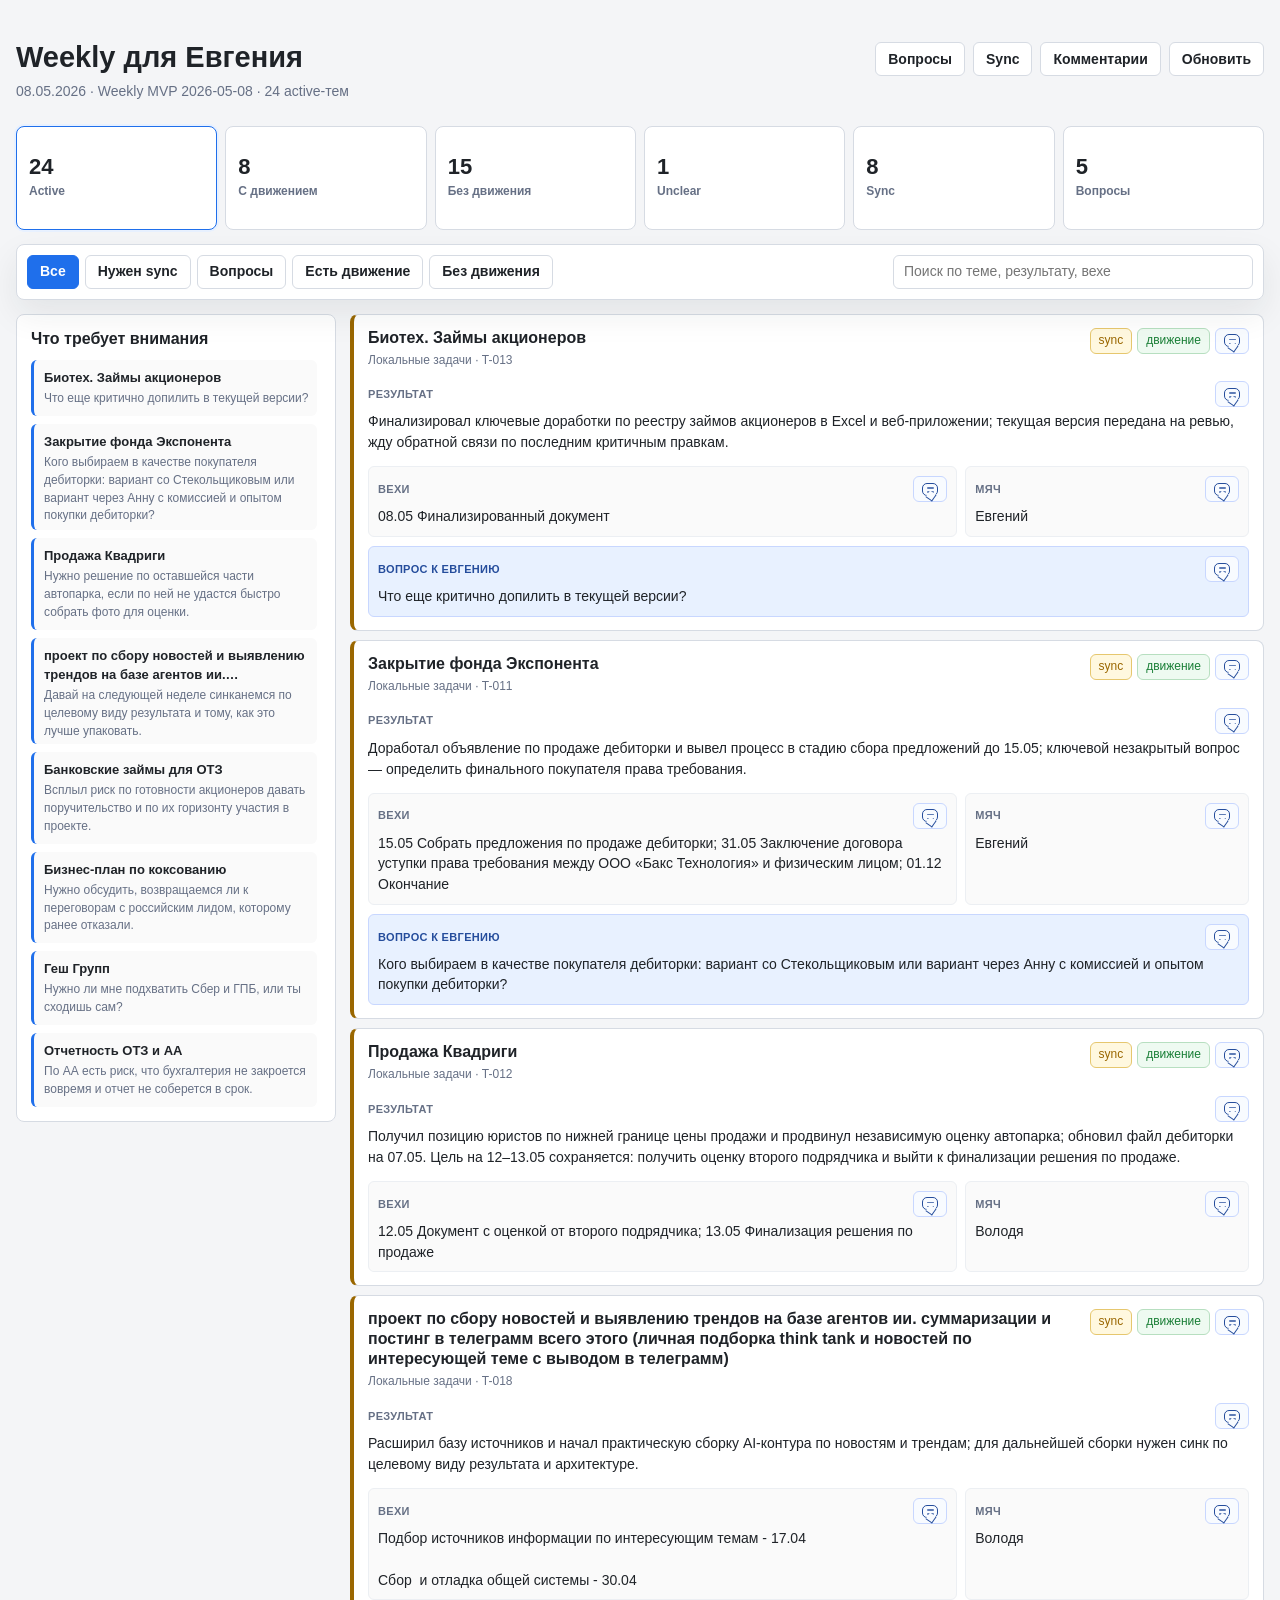
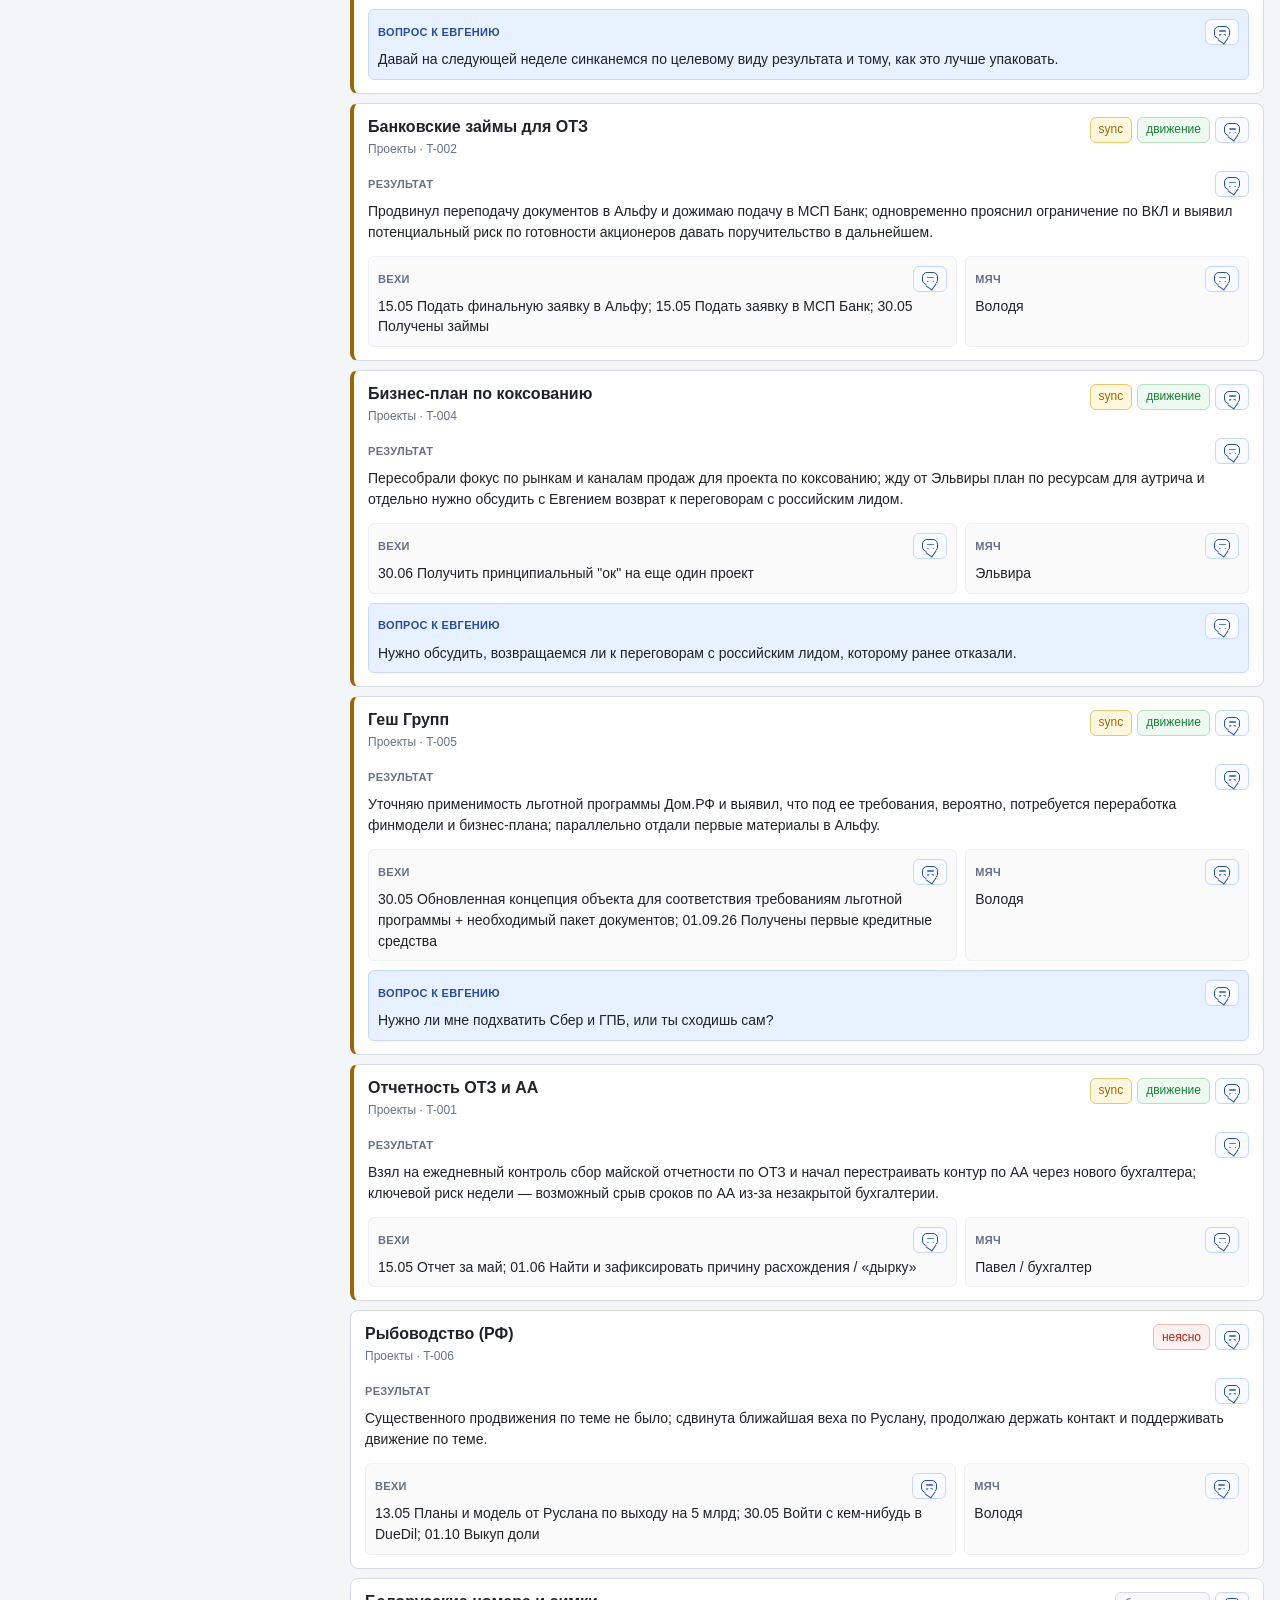
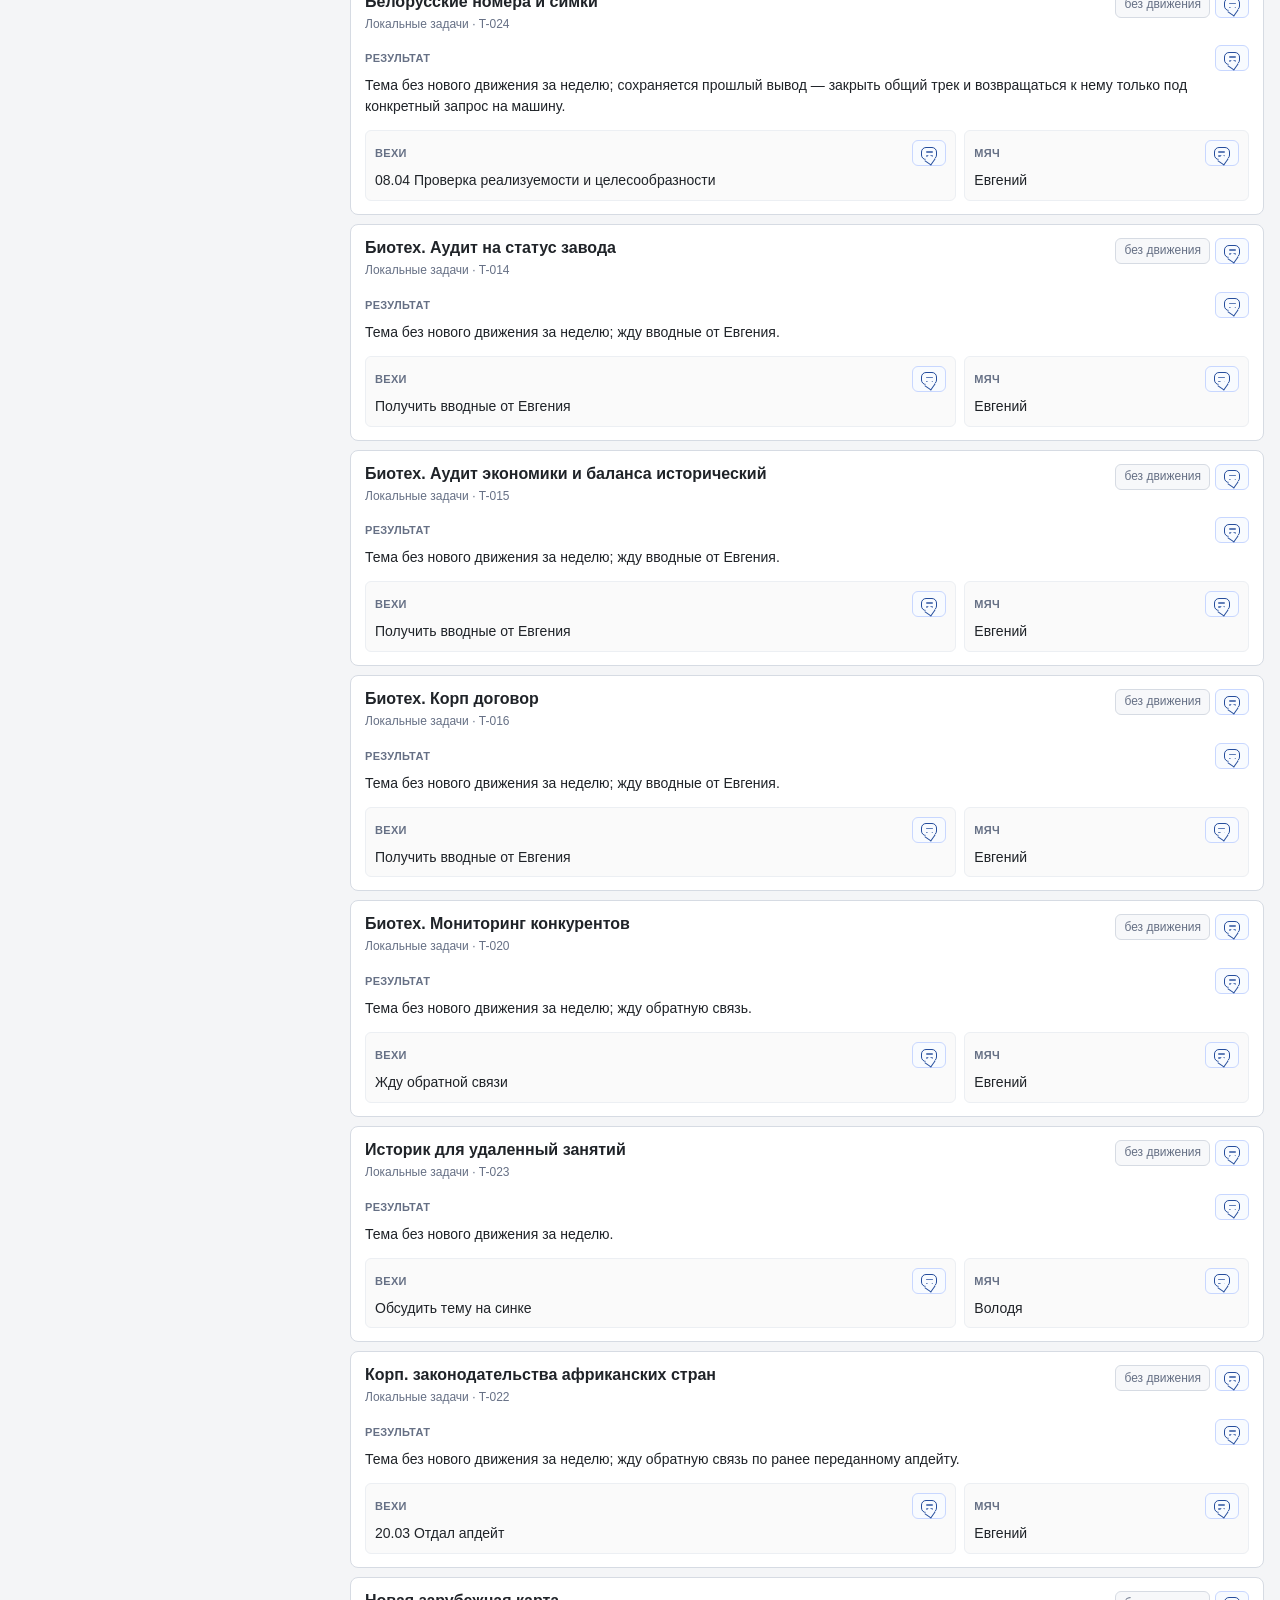
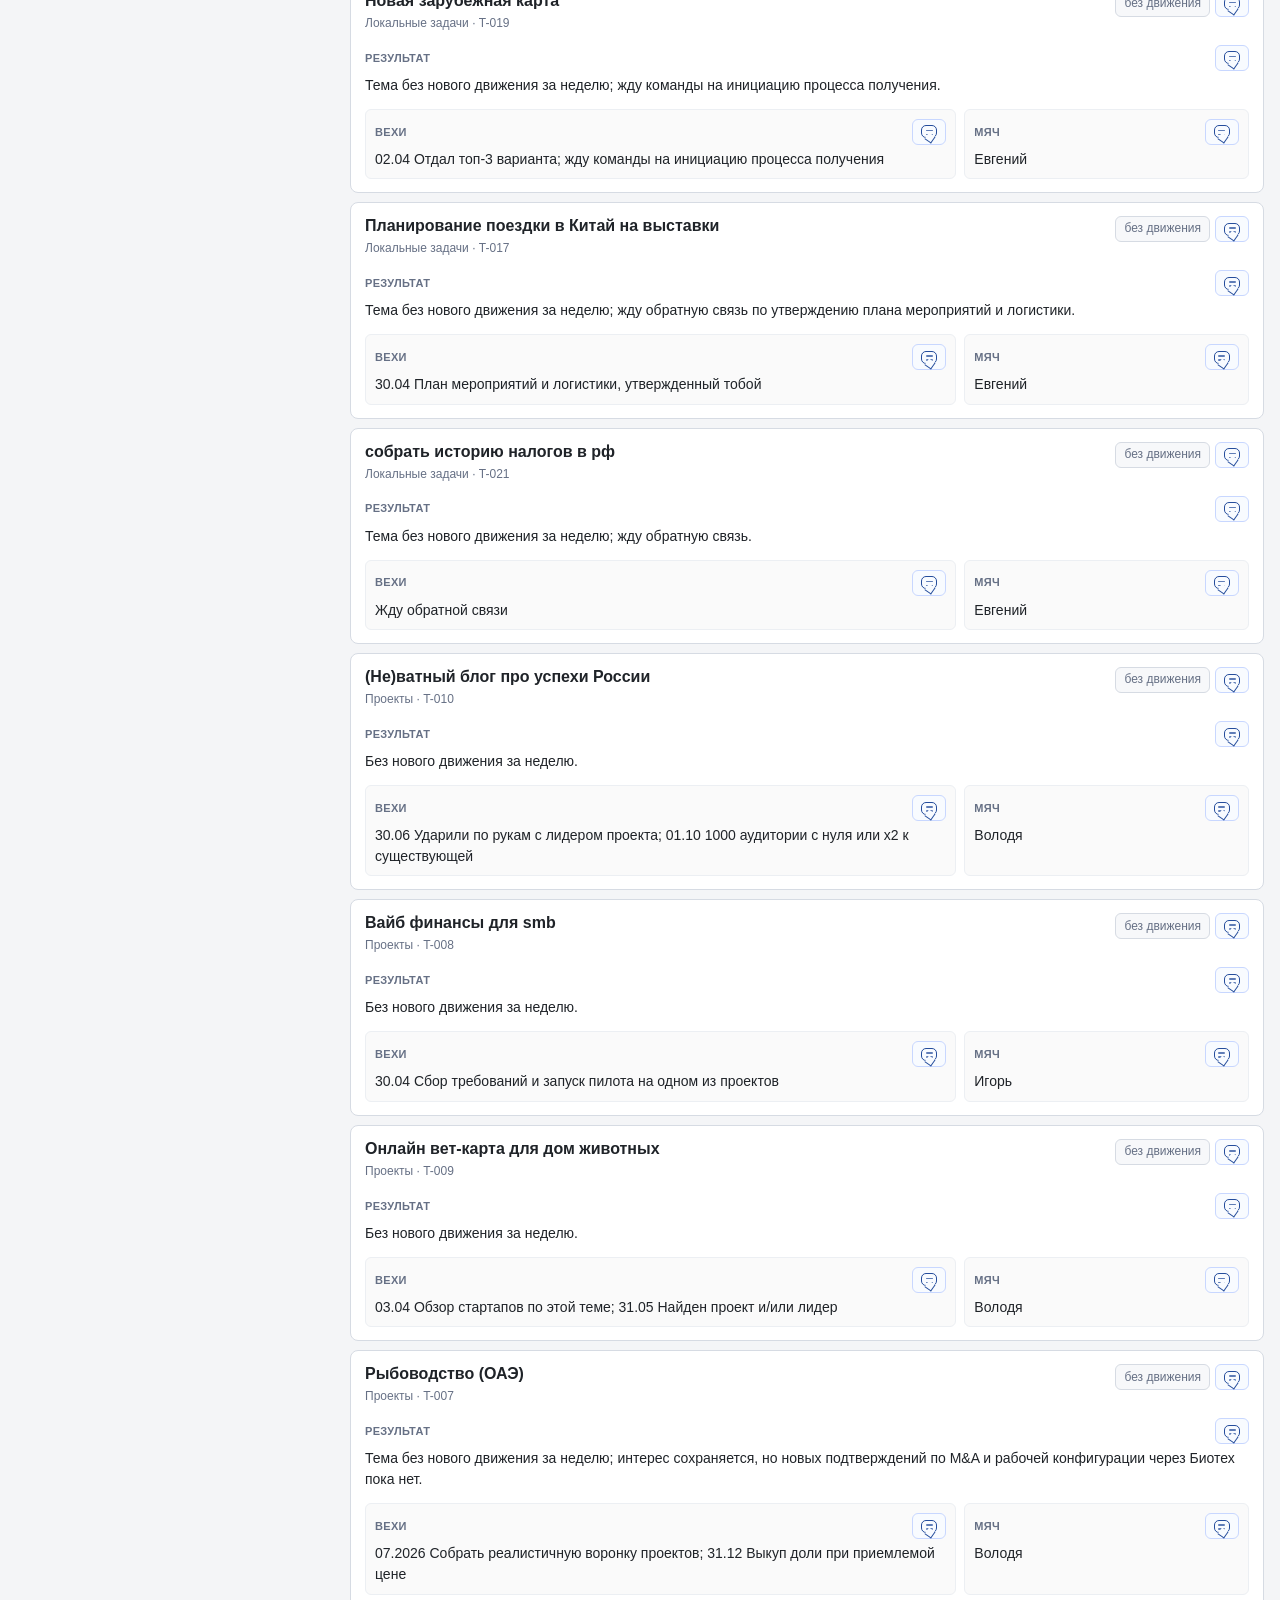
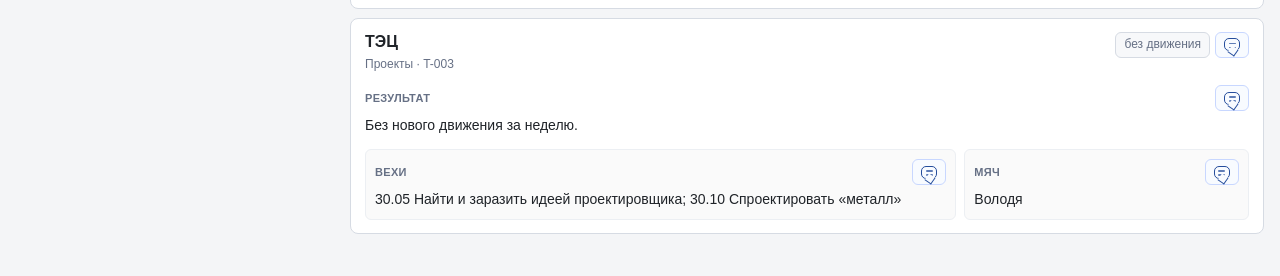
==== docs/index.html @ 01107192 "Initial weekly assistant and pages viewer" ====
<!doctype html>
<html lang="ru">
<head>
  <meta charset="utf-8">
  <meta name="viewport" content="width=device-width, initial-scale=1">
  <title>Weekly для Евгения</title>
  <link rel="stylesheet" href="viewer.css">
</head>
<body>
  <main class="shell">
    <header class="topbar">
      <div>
        <h1>Weekly для Евгения</h1>
        <p id="subtitle">Загрузка отчета...</p>
      </div>
      <div class="actions">
        <button id="copyQuestionsBtn" type="button">Вопросы</button>
        <button id="copySyncBtn" type="button">Sync</button>
        <button id="copyFeedbackBtn" type="button">Комментарии</button>
        <button id="refreshBtn" type="button">Обновить</button>
      </div>
    </header>

    <section id="metrics" class="metrics" aria-label="Сводка"></section>

    <section class="controls" aria-label="Фильтры отчета">
      <div class="tabs" id="tabs">
        <button class="active" data-filter="all" type="button">Все</button>
        <button data-filter="sync" type="button">Нужен sync</button>
        <button data-filter="questions" type="button">Вопросы</button>
        <button data-filter="movement" type="button">Есть движение</button>
        <button data-filter="no_movement" type="button">Без движения</button>
      </div>
      <div class="search-wrap">
        <input id="search" placeholder="Поиск по теме, результату, вехе">
      </div>
    </section>

    <section class="content">
      <aside class="summary-panel">
        <h2>Что требует внимания</h2>
        <div id="attentionList" class="attention-list"></div>
      </aside>
      <section class="report-list" id="reportList" aria-label="Строки weekly"></section>
    </section>
  </main>
  <div id="commentModal" class="modal hidden" role="dialog" aria-modal="true" aria-labelledby="commentTitle">
    <div class="modal-backdrop" data-close-comment></div>
    <section class="modal-card">
      <header class="modal-head">
        <div>
          <h2 id="commentTitle">Комментарий</h2>
          <p id="commentContext">—</p>
        </div>
        <button id="commentCloseBtn" type="button">Закрыть</button>
      </header>
      <div id="existingComments" class="existing-comments"></div>
      <div class="comment-tools">
        <button id="voiceCommentBtn" class="voice-btn" type="button">
          <span class="mic-icon" aria-hidden="true"></span>
          <span id="voiceCommentLabel">Голосом</span>
        </button>
        <span id="voiceStatus" class="voice-status"></span>
      </div>
      <textarea id="commentText" rows="5" placeholder="Комментарий или вопрос по этому полю"></textarea>
      <footer class="modal-actions">
        <button id="commentCancelBtn" type="button">Отмена</button>
        <button id="commentSaveBtn" class="primary" type="button">Сохранить</button>
      </footer>
    </section>
  </div>
  <div id="toast" class="toast" role="status"></div>
  <script>window.WEEKLY_VIEWER_STATIC = true;</script>
  <script src="viewer.js"></script>
</body>
</html>
---- docs/viewer.css ----
:root {
  color-scheme: light;
  --bg: #f4f5f7;
  --surface: #ffffff;
  --surface-soft: #fafafa;
  --ink: #1f2328;
  --muted: #667085;
  --line: #d6dbe3;
  --accent: #1f6feb;
  --accent-soft: #e8f1ff;
  --ok: #1a7f37;
  --warn: #9a6700;
  --danger: #b42318;
  --shadow: 0 14px 34px rgba(31, 35, 40, .08);
}
* { box-sizing: border-box; }
body {
  margin: 0;
  background: var(--bg);
  color: var(--ink);
  font: 14px/1.48 -apple-system, BlinkMacSystemFont, "Segoe UI", sans-serif;
}
button, input { font: inherit; }
.shell {
  width: min(1360px, calc(100% - 32px));
  margin: 0 auto;
  padding: 24px 0 42px;
}
.topbar {
  display: flex;
  justify-content: space-between;
  gap: 20px;
  align-items: flex-start;
  padding: 18px 0 16px;
}
h1 { margin: 0; font-size: 29px; line-height: 1.1; letter-spacing: 0; }
#subtitle { margin: 7px 0 0; color: var(--muted); }
.actions { display: flex; gap: 8px; flex-wrap: wrap; justify-content: flex-end; }
button {
  border: 1px solid var(--line);
  background: var(--surface);
  color: var(--ink);
  min-height: 34px;
  padding: 0 12px;
  border-radius: 6px;
  cursor: pointer;
  font-weight: 650;
}
button:hover { border-color: #9aa4b2; }
.metrics {
  display: grid;
  grid-template-columns: repeat(6, minmax(0, 1fr));
  gap: 8px;
  margin: 8px 0 14px;
}
.metric {
  background: var(--surface);
  border: 1px solid var(--line);
  border-radius: 8px;
  padding: 12px;
  text-align: left;
  cursor: pointer;
  min-height: 104px;
  transition: border-color .15s ease, box-shadow .15s ease, transform .15s ease;
}
.metric:hover {
  border-color: #9aa4b2;
  box-shadow: 0 8px 20px rgba(31, 35, 40, .08);
  transform: translateY(-1px);
}
.metric.active { border-color: var(--accent); box-shadow: 0 0 0 2px var(--accent-soft); }
.metric strong { display: block; font-size: 22px; line-height: 1.1; }
.metric span { display: block; margin-top: 4px; color: var(--muted); font-size: 12px; }
.controls {
  display: flex;
  justify-content: space-between;
  gap: 12px;
  align-items: center;
  border: 1px solid var(--line);
  background: var(--surface);
  border-radius: 8px;
  padding: 10px;
  position: sticky;
  top: 0;
  z-index: 2;
  box-shadow: var(--shadow);
}
.tabs { display: flex; flex-wrap: wrap; gap: 6px; }
.tabs button.active { background: var(--accent); color: #fff; border-color: var(--accent); }
.search-wrap { width: min(360px, 100%); }
.search-wrap input {
  width: 100%;
  min-height: 34px;
  border: 1px solid var(--line);
  border-radius: 6px;
  padding: 0 10px;
  background: #fff;
}
.content {
  display: grid;
  grid-template-columns: 320px minmax(0, 1fr);
  gap: 14px;
  margin-top: 14px;
  align-items: start;
}
.summary-panel {
  background: var(--surface);
  border: 1px solid var(--line);
  border-radius: 8px;
  padding: 14px;
  position: sticky;
  top: 72px;
  max-height: calc(100vh - 92px);
  overflow: hidden;
  display: flex;
  flex-direction: column;
}
.summary-panel h2 { margin: 0 0 12px; font-size: 16px; line-height: 1.2; }
.attention-list {
  display: grid;
  gap: 8px;
  overflow-y: auto;
  min-height: 0;
  overscroll-behavior: contain;
  padding-right: 4px;
}
.attention-item {
  display: block;
  width: 100%;
  border-left: 3px solid var(--accent);
  border-top: 0;
  border-right: 0;
  border-bottom: 0;
  padding: 8px 8px 8px 10px;
  background: var(--surface-soft);
  border-radius: 6px;
  color: var(--ink);
  text-align: left;
  min-height: 0;
  font-weight: 400;
  cursor: pointer;
}
.attention-item:hover {
  background: var(--accent-soft);
  border-left-color: var(--accent);
}
.attention-item strong {
  display: -webkit-box;
  overflow: hidden;
  font-size: 13px;
  -webkit-box-orient: vertical;
  -webkit-line-clamp: 2;
}
.attention-item span { display: block; margin-top: 3px; color: var(--muted); font-size: 12px; }
.report-list { display: grid; gap: 9px; }
.topic-card {
  background: var(--surface);
  border: 1px solid var(--line);
  border-radius: 8px;
  padding: 13px 14px;
  scroll-margin-top: 76px;
  transition: box-shadow .18s ease, border-color .18s ease, background .18s ease;
}
.topic-card.focused {
  border-color: var(--accent);
  box-shadow: 0 0 0 3px var(--accent-soft), var(--shadow);
  background: #fbfdff;
}
.topic-card.sync { border-left: 4px solid var(--warn); }
.topic-card.question { border-left: 4px solid var(--accent); }
.topic-head {
  display: grid;
  grid-template-columns: minmax(0, 1fr) auto;
  gap: 12px;
  align-items: start;
}
.topic-main {
  border-radius: 6px;
  padding: 3px;
  margin: -3px;
}
.topic-title { margin: 0; font-size: 16px; line-height: 1.25; }
.topic-meta { margin-top: 4px; color: var(--muted); font-size: 12px; }
.badges { display: flex; flex-wrap: wrap; gap: 5px; justify-content: flex-end; }
.badge {
  display: inline-flex;
  align-items: center;
  min-height: 24px;
  padding: 0 8px;
  border-radius: 6px;
  border: 1px solid var(--line);
  color: var(--muted);
  font-size: 12px;
  white-space: nowrap;
}
.badge.sync { color: var(--warn); border-color: #e6c76e; background: #fff8df; }
.badge.real_result { color: var(--ok); border-color: #b7dfc0; background: #eefaf1; }
.badge.no_movement { color: var(--muted); background: #f7f8fa; }
.badge.unclear { color: var(--danger); border-color: #f0bbb4; background: #fff1ef; }
.field-block {
  margin: 10px 0 11px;
  border-radius: 6px;
  padding: 2px 0;
}
.field-head {
  display: flex;
  align-items: center;
  justify-content: space-between;
  gap: 8px;
  margin-bottom: 4px;
}
.field-head label {
  display: block;
  color: var(--muted);
  font-size: 11px;
  font-weight: 700;
  text-transform: uppercase;
  letter-spacing: .03em;
}
.result {
  margin: 0;
  font-size: 14px;
  line-height: 1.5;
}
.details {
  display: grid;
  grid-template-columns: minmax(0, 1.35fr) minmax(160px, .65fr);
  gap: 8px;
}
.detail {
  background: var(--surface-soft);
  border: 1px solid #eceff3;
  border-radius: 6px;
  padding: 9px;
}
.detail div { white-space: pre-wrap; overflow-wrap: anywhere; }
.question-block {
  margin-top: 9px;
  border: 1px solid #c8d7ff;
  background: var(--accent-soft);
  border-radius: 6px;
  padding: 9px;
}
.question-block .field-head label { color: #254d9c; }
.comment-target {
  cursor: pointer;
  transition: background .15s ease, box-shadow .15s ease;
}
.comment-target:hover {
  box-shadow: inset 0 0 0 1px rgba(31, 111, 235, .28);
}
.comment-btn {
  display: inline-flex;
  align-items: center;
  justify-content: center;
  gap: 5px;
  min-height: 26px;
  min-width: 34px;
  padding: 0 8px;
  border-color: #c8d7ff;
  color: #254d9c;
  background: #f8fbff;
  font-size: 12px;
  font-weight: 650;
}
.comment-icon {
  position: relative;
  display: inline-block;
  width: 16px;
  height: 13px;
  border: 1.8px solid currentColor;
  border-radius: 5px;
  background: #f8fbff;
}
.comment-icon::before {
  content: "";
  position: absolute;
  left: 3.5px;
  top: 3.5px;
  width: 7px;
  height: 1.6px;
  border-radius: 2px;
  background: currentColor;
  box-shadow: 0 4px 0 currentColor;
  opacity: .72;
}
.comment-icon::after {
  content: "";
  position: absolute;
  right: 2px;
  bottom: -5px;
  width: 7px;
  height: 7px;
  border-right: 1.8px solid currentColor;
  border-bottom: 1.8px solid currentColor;
  background: #f8fbff;
  transform: rotate(35deg);
}
.comment-count {
  display: inline-flex;
  justify-content: center;
  align-items: center;
  min-width: 18px;
  min-height: 18px;
  margin-left: 6px;
  border-radius: 99px;
  background: var(--accent);
  color: #fff;
  font-size: 11px;
}
.comment-list {
  display: grid;
  gap: 5px;
  margin-top: 8px;
}
.comment-item {
  border: 1px solid #c8d7ff;
  background: #f8fbff;
  border-radius: 6px;
  padding: 7px 8px;
  color: #254d9c;
  font-size: 12px;
}
.comment-item strong {
  display: block;
  color: #254d9c;
  font-size: 11px;
  margin-bottom: 2px;
}
.comment-item span { display: block; color: var(--ink); }
.empty-state {
  background: var(--surface);
  border: 1px solid var(--line);
  border-radius: 8px;
  padding: 28px;
  color: var(--muted);
  text-align: center;
}
.toast {
  position: fixed;
  right: 18px;
  bottom: 18px;
  background: #1f2328;
  color: #fff;
  border-radius: 6px;
  padding: 9px 12px;
  opacity: 0;
  transform: translateY(8px);
  transition: .18s ease;
  pointer-events: none;
}
.toast.visible { opacity: 1; transform: translateY(0); }
.modal.hidden { display: none; }
.modal {
  position: fixed;
  inset: 0;
  z-index: 10;
  display: grid;
  place-items: center;
  padding: 20px;
}
.modal-backdrop {
  position: absolute;
  inset: 0;
  background: rgba(31, 35, 40, .42);
}
.modal-card {
  position: relative;
  width: min(560px, 100%);
  background: var(--surface);
  border: 1px solid var(--line);
  border-radius: 8px;
  box-shadow: 0 24px 70px rgba(31, 35, 40, .22);
  padding: 16px;
}
.modal-head {
  display: flex;
  justify-content: space-between;
  gap: 12px;
  align-items: start;
  margin-bottom: 12px;
}
.modal-head h2 {
  margin: 0;
  font-size: 18px;
  line-height: 1.2;
}
.modal-head p {
  margin: 5px 0 0;
  color: var(--muted);
  font-size: 12px;
}
.modal-card textarea {
  width: 100%;
  resize: vertical;
  min-height: 118px;
  border: 1px solid var(--line);
  border-radius: 6px;
  padding: 10px;
}
.comment-tools {
  display: flex;
  align-items: center;
  gap: 8px;
  margin-bottom: 8px;
}
.voice-btn {
  display: inline-flex;
  align-items: center;
  gap: 7px;
}
.voice-btn.listening {
  color: #b42318;
  border-color: #f0bbb4;
  background: #fff1ef;
}
.voice-btn:disabled { opacity: .55; cursor: not-allowed; }
.mic-icon {
  position: relative;
  display: inline-block;
  width: 12px;
  height: 16px;
  border: 1.8px solid currentColor;
  border-radius: 7px 7px 6px 6px;
}
.mic-icon::before {
  content: "";
  position: absolute;
  left: 50%;
  bottom: -7px;
  width: 1.8px;
  height: 6px;
  background: currentColor;
  transform: translateX(-50%);
}
.mic-icon::after {
  content: "";
  position: absolute;
  left: 50%;
  bottom: -9px;
  width: 12px;
  height: 1.8px;
  border-radius: 2px;
  background: currentColor;
  transform: translateX(-50%);
}
.voice-status {
  color: var(--muted);
  font-size: 12px;
}
.existing-comments {
  display: grid;
  gap: 6px;
  margin-bottom: 10px;
}
.existing-comments:empty { display: none; }
.modal-actions {
  display: flex;
  justify-content: flex-end;
  gap: 8px;
  margin-top: 12px;
}
button.primary { background: var(--accent); color: #fff; border-color: var(--accent); }
button.saving { cursor: wait; opacity: .78; }
.spinner {
  display: inline-block;
  width: 13px;
  height: 13px;
  margin-right: 7px;
  border: 2px solid rgba(255, 255, 255, .55);
  border-top-color: #fff;
  border-radius: 50%;
  vertical-align: -2px;
  animation: spin .7s linear infinite;
}
@keyframes spin { to { transform: rotate(360deg); } }
@media (max-width: 980px) {
  .shell { width: min(100% - 20px, 760px); padding-top: 12px; }
  .topbar { display: block; }
  .actions { justify-content: flex-start; margin-top: 12px; }
  .metrics { grid-template-columns: repeat(2, minmax(0, 1fr)); }
  .controls { display: block; position: static; }
  .search-wrap { width: 100%; margin-top: 10px; }
  .content { grid-template-columns: 1fr; }
  .summary-panel { position: static; max-height: 360px; }
  .topic-head, .details { grid-template-columns: 1fr; }
  .badges { justify-content: flex-start; }
}
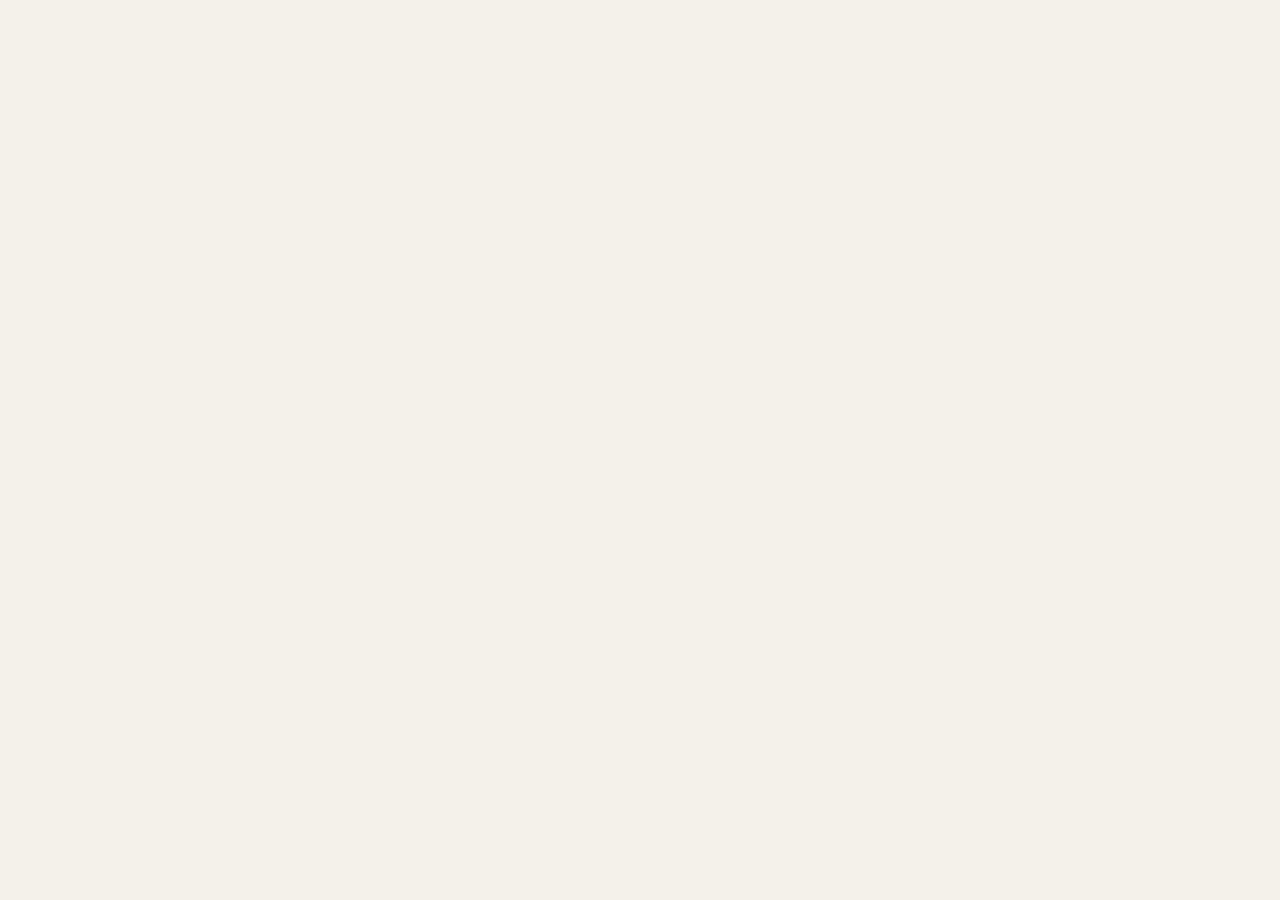
==== commit 151f1b87: "Move viewer to docs/ for GitHub Pages GitHub Pages requires source path / or /docs. Relocated all vi" ====
--- a/docs/index.html
+++ b/docs/index.html
@@ -1,76 +1,22 @@
 <!doctype html>
 <html lang="ru">
 <head>
-  <meta charset="utf-8">
-  <meta name="viewport" content="width=device-width, initial-scale=1">
-  <title>Weekly для Евгения</title>
-  <link rel="stylesheet" href="viewer.css">
+<meta charset="utf-8" />
+<meta name="viewport" content="width=device-width,initial-scale=1" />
+<title>Weekly · 1 — 7 мая 2026</title>
+<link rel="preconnect" href="https://fonts.googleapis.com" />
+<link rel="preconnect" href="https://fonts.gstatic.com" crossorigin />
+<link href="https://fonts.googleapis.com/css2?family=Golos+Text:wght@400;500;600;700&family=Source+Serif+4:ital,wght@0,400;0,500;0,600;1,400;1,500&family=JetBrains+Mono:wght@400;500&display=swap" rel="stylesheet" />
+<link rel="stylesheet" href="src/styles.css" />
 </head>
-<body>
-  <main class="shell">
-    <header class="topbar">
-      <div>
-        <h1>Weekly для Евгения</h1>
-        <p id="subtitle">Загрузка отчета...</p>
-      </div>
-      <div class="actions">
-        <button id="copyQuestionsBtn" type="button">Вопросы</button>
-        <button id="copySyncBtn" type="button">Sync</button>
-        <button id="copyFeedbackBtn" type="button">Комментарии</button>
-        <button id="refreshBtn" type="button">Обновить</button>
-      </div>
-    </header>
-
-    <section id="metrics" class="metrics" aria-label="Сводка"></section>
-
-    <section class="controls" aria-label="Фильтры отчета">
-      <div class="tabs" id="tabs">
-        <button class="active" data-filter="all" type="button">Все</button>
-        <button data-filter="sync" type="button">Нужен sync</button>
-        <button data-filter="questions" type="button">Вопросы</button>
-        <button data-filter="movement" type="button">Есть движение</button>
-        <button data-filter="no_movement" type="button">Без движения</button>
-      </div>
-      <div class="search-wrap">
-        <input id="search" placeholder="Поиск по теме, результату, вехе">
-      </div>
-    </section>
-
-    <section class="content">
-      <aside class="summary-panel">
-        <h2>Что требует внимания</h2>
-        <div id="attentionList" class="attention-list"></div>
-      </aside>
-      <section class="report-list" id="reportList" aria-label="Строки weekly"></section>
-    </section>
-  </main>
-  <div id="commentModal" class="modal hidden" role="dialog" aria-modal="true" aria-labelledby="commentTitle">
-    <div class="modal-backdrop" data-close-comment></div>
-    <section class="modal-card">
-      <header class="modal-head">
-        <div>
-          <h2 id="commentTitle">Комментарий</h2>
-          <p id="commentContext">—</p>
-        </div>
-        <button id="commentCloseBtn" type="button">Закрыть</button>
-      </header>
-      <div id="existingComments" class="existing-comments"></div>
-      <div class="comment-tools">
-        <button id="voiceCommentBtn" class="voice-btn" type="button">
-          <span class="mic-icon" aria-hidden="true"></span>
-          <span id="voiceCommentLabel">Голосом</span>
-        </button>
-        <span id="voiceStatus" class="voice-status"></span>
-      </div>
-      <textarea id="commentText" rows="5" placeholder="Комментарий или вопрос по этому полю"></textarea>
-      <footer class="modal-actions">
-        <button id="commentCancelBtn" type="button">Отмена</button>
-        <button id="commentSaveBtn" class="primary" type="button">Сохранить</button>
-      </footer>
-    </section>
-  </div>
-  <div id="toast" class="toast" role="status"></div>
-  <script>window.WEEKLY_VIEWER_STATIC = true;</script>
-  <script src="viewer.js"></script>
+<body data-theme="warm" data-density="comfy">
+<div id="root"></div>
+<script src="https://unpkg.com/react@18.3.1/umd/react.development.js" integrity="sha384-hD6/rw4ppMLGNu3tX5cjIb+uRZ7UkRJ6BPkLpg4hAu/6onKUg4lLsHAs9EBPT82L" crossorigin="anonymous"></script>
+<script src="https://unpkg.com/react-dom@18.3.1/umd/react-dom.development.js" integrity="sha384-u6aeetuaXnQ38mYT8rp6sbXaQe3NL9t+IBXmnYxwkUI2Hw4bsp2Wvmx4yRQF1uAm" crossorigin="anonymous"></script>
+<script src="https://unpkg.com/@babel/standalone@7.29.0/babel.min.js" integrity="sha384-m08KidiNqLdpJqLq95G/LEi8Qvjl/xUYll3QILypMoQ65QorJ9Lvtp2RXYGBFj1y" crossorigin="anonymous"></script>
+<script type="text/babel" src="src/data.jsx"></script>
+<script type="text/babel" src="src/editor.jsx"></script>
+<script type="text/babel" src="src/reader.jsx"></script>
+<script type="text/babel" src="src/app.jsx"></script>
 </body>
 </html>
--- a/docs/src/styles.css
+++ b/docs/src/styles.css
@@ -0,0 +1,931 @@
+:root {
+  --bg: #f4f1ea;
+  --paper: #fbf8f2;
+  --surface: #ffffff;
+  --ink: #15130f;
+  --ink-2: #4d473e;
+  --ink-3: #8a8275;
+  --ink-4: #b9b1a1;
+  --line: #e4dccc;
+  --line-2: #efe9da;
+  --accent: oklch(0.50 0.13 252);
+  --accent-warn: oklch(0.55 0.14 38);
+  --accent-good: oklch(0.52 0.10 148);
+  --accent-quiet: oklch(0.78 0.02 80);
+  --sans: "Golos Text", ui-sans-serif, system-ui, sans-serif;
+  --serif: "Source Serif 4", ui-serif, Georgia, serif;
+  --mono: "JetBrains Mono", ui-monospace, Menlo, monospace;
+}
+
+* { box-sizing: border-box; }
+html, body { margin: 0; padding: 0; }
+body {
+  background: var(--bg);
+  color: var(--ink);
+  font-family: var(--sans);
+  font-size: 14px;
+  line-height: 1.45;
+  -webkit-font-smoothing: antialiased;
+  text-rendering: optimizeLegibility;
+}
+
+/* ------- shell ------- */
+.shell { min-height: 100vh; display: flex; flex-direction: column; }
+.topbar {
+  display: flex; align-items: center; gap: 16px;
+  padding: 12px 24px;
+  border-bottom: 1px solid var(--line);
+  background: var(--bg);
+  position: sticky; top: 0; z-index: 10;
+  flex-wrap: nowrap;
+}
+.topbar .week-pill, .topbar .role-btn, .topbar .btn { white-space: nowrap; }
+.brand {
+  font-family: var(--serif);
+  font-size: 22px; font-weight: 500; letter-spacing: -0.01em;
+  font-style: italic;
+}
+.brand sup {
+  font-family: var(--mono); font-style: normal;
+  font-size: 10px; color: var(--ink-3);
+  margin-left: 6px; letter-spacing: 0.04em;
+}
+.brand-dot {
+  display: inline-block; width: 6px; height: 6px;
+  background: var(--accent-warn); border-radius: 50%;
+  vertical-align: 4px; margin-right: 6px;
+}
+.week-pill {
+  font-family: var(--mono); font-size: 11px; color: var(--ink-2);
+  border: 1px solid var(--line); padding: 5px 10px; border-radius: 999px;
+  background: var(--paper);
+  letter-spacing: 0.02em;
+}
+.role-switch {
+  margin-left: auto;
+  display: flex; gap: 0; border: 1px solid var(--line);
+  border-radius: 999px; padding: 3px; background: var(--paper);
+}
+.role-btn {
+  font-family: var(--sans); font-size: 12px; font-weight: 500;
+  padding: 6px 14px; border-radius: 999px;
+  border: 0; background: transparent; cursor: pointer;
+  color: var(--ink-2);
+  display: flex; align-items: center; gap: 6px;
+}
+.role-btn .dot {
+  width: 6px; height: 6px; border-radius: 50%; background: var(--ink-4);
+}
+.role-btn[aria-pressed="true"] {
+  background: var(--ink); color: var(--paper);
+}
+.role-btn[aria-pressed="true"] .dot { background: var(--accent-warn); }
+
+.topbar-actions { display: flex; gap: 8px; }
+.icon-btn {
+  border: 1px solid var(--line); background: var(--paper);
+  width: 32px; height: 32px; border-radius: 8px;
+  display: grid; place-items: center; cursor: pointer;
+  color: var(--ink-2);
+}
+.icon-btn:hover { background: var(--surface); }
+
+/* ------- common ------- */
+.eyebrow {
+  font-family: var(--mono); font-size: 10px; letter-spacing: 0.12em;
+  text-transform: uppercase; color: var(--ink-3);
+}
+.serif-h {
+  font-family: var(--serif); font-weight: 500;
+  letter-spacing: -0.015em; line-height: 1.1;
+}
+.divider { height: 1px; background: var(--line); border: 0; margin: 0; }
+.tag {
+  display: inline-flex; align-items: center; gap: 5px;
+  font-size: 11px; line-height: 1; padding: 4px 8px;
+  border-radius: 4px; font-weight: 500;
+  border: 1px solid transparent;
+}
+.tag .tdot { width: 5px; height: 5px; border-radius: 50%; }
+.tag-sync { background: color-mix(in oklab, var(--accent) 8%, transparent); color: var(--accent); border-color: color-mix(in oklab, var(--accent) 20%, transparent); }
+.tag-sync .tdot { background: var(--accent); }
+.tag-real { background: color-mix(in oklab, var(--accent-good) 8%, transparent); color: var(--accent-good); border-color: color-mix(in oklab, var(--accent-good) 20%, transparent); }
+.tag-real .tdot { background: var(--accent-good); }
+.tag-no   { color: var(--ink-3); border-color: var(--line); }
+.tag-no .tdot { background: var(--ink-4); }
+.tag-unclear { color: var(--accent-warn); border-color: color-mix(in oklab, var(--accent-warn) 25%, transparent); background: color-mix(in oklab, var(--accent-warn) 6%, transparent); }
+.tag-unclear .tdot { background: var(--accent-warn); }
+
+.ball {
+  display: inline-flex; align-items: center; gap: 6px;
+  font-size: 11px; color: var(--ink-2);
+}
+.ball-av {
+  width: 18px; height: 18px; border-radius: 50%;
+  display: grid; place-items: center;
+  font-family: var(--mono); font-size: 9px; font-weight: 500;
+  color: var(--paper);
+}
+.ball-me .ball-av { background: var(--ink); }
+.ball-evgeny .ball-av { background: var(--accent); }
+.ball-external .ball-av { background: var(--accent-warn); }
+
+.id-mono {
+  font-family: var(--mono); font-size: 10px; color: var(--ink-3);
+  letter-spacing: 0.02em;
+}
+
+button { font-family: inherit; }
+.btn {
+  border: 1px solid var(--line); background: var(--paper); color: var(--ink);
+  padding: 7px 12px; border-radius: 8px; font-size: 12px; font-weight: 500;
+  cursor: pointer; display: inline-flex; align-items: center; gap: 6px;
+}
+.btn:hover { background: var(--surface); }
+.btn-primary { background: var(--ink); color: var(--paper); border-color: var(--ink); }
+.btn-primary:hover { background: #2a2620; }
+.btn-ghost { background: transparent; border-color: transparent; color: var(--ink-2); }
+.btn-ghost:hover { background: var(--paper); }
+
+/* ============ EDITOR (Володя) ============ */
+.editor {
+  display: grid;
+  grid-template-columns: 360px 1fr 320px;
+  flex: 1; min-height: 0;
+}
+.ed-sidebar {
+  border-right: 1px solid var(--line);
+  background: var(--paper);
+  display: flex; flex-direction: column;
+  overflow: hidden;
+}
+.ed-sidebar-head {
+  padding: 16px 20px 12px;
+  display: flex; flex-direction: column; gap: 10px;
+  border-bottom: 1px solid var(--line-2);
+}
+.ed-search {
+  border: 1px solid var(--line); background: var(--bg);
+  border-radius: 8px; padding: 7px 10px; font-size: 12px;
+  font-family: inherit; color: var(--ink);
+  width: 100%;
+}
+.ed-search:focus { outline: 2px solid color-mix(in oklab, var(--accent) 30%, transparent); outline-offset: -1px; }
+
+.filter-chips { display: flex; gap: 4px; flex-wrap: wrap; }
+.chip {
+  font-size: 11px; padding: 4px 8px; border-radius: 999px;
+  border: 1px solid var(--line); background: transparent; cursor: pointer;
+  color: var(--ink-2);
+}
+.chip[aria-pressed="true"] { background: var(--ink); color: var(--paper); border-color: var(--ink); }
+.chip .num { color: var(--ink-3); margin-left: 4px; font-family: var(--mono); font-size: 10px; }
+.chip[aria-pressed="true"] .num { color: var(--ink-4); }
+
+.ed-list { overflow-y: auto; flex: 1; }
+.ed-section-h {
+  font-family: var(--mono); font-size: 10px; letter-spacing: 0.1em;
+  text-transform: uppercase; color: var(--ink-3);
+  padding: 14px 20px 6px;
+  display: flex; justify-content: space-between; align-items: baseline;
+}
+.ed-section-h .count { color: var(--ink-4); }
+
+.topic-row {
+  padding: 12px 20px;
+  border-bottom: 1px solid var(--line-2);
+  cursor: pointer;
+  display: flex; flex-direction: column; gap: 6px;
+  position: relative;
+}
+.topic-row:hover { background: var(--surface); }
+.topic-row.active { background: var(--surface); }
+.topic-row.active::before {
+  content: ""; position: absolute; left: 0; top: 0; bottom: 0;
+  width: 3px; background: var(--ink);
+}
+.tr-top { display: flex; align-items: center; gap: 8px; font-size: 11px; }
+.tr-id { font-family: var(--mono); color: var(--ink-3); font-size: 10px; }
+.tr-title {
+  font-size: 13.5px; font-weight: 500; color: var(--ink);
+  display: -webkit-box; -webkit-line-clamp: 2; -webkit-box-orient: vertical;
+  overflow: hidden;
+}
+.tr-meta { display: flex; align-items: center; gap: 10px; color: var(--ink-3); font-size: 11px; }
+.tr-meta .dotsep { color: var(--ink-4); }
+
+/* center */
+.ed-center {
+  overflow-y: auto;
+  background: var(--bg);
+}
+.ed-center-inner {
+  max-width: 760px; margin: 0 auto;
+  padding: 36px 48px 80px;
+}
+.eh-eyebrow { display: flex; gap: 12px; align-items: center; margin-bottom: 14px; }
+.eh-title {
+  font-family: var(--serif); font-weight: 500;
+  font-size: 30px; line-height: 1.15; letter-spacing: -0.02em;
+  margin: 0 0 8px; color: var(--ink); text-wrap: balance;
+}
+.eh-subtitle { color: var(--ink-3); font-size: 13px; margin-bottom: 28px; }
+.eh-toolbar { display: flex; align-items: center; gap: 8px; margin-bottom: 24px; }
+
+.field { margin-bottom: 26px; }
+.field-label {
+  font-family: var(--mono); font-size: 10px; letter-spacing: 0.1em;
+  text-transform: uppercase; color: var(--ink-3);
+  margin-bottom: 8px; display: flex; justify-content: space-between; align-items: baseline;
+  gap: 12px; flex-wrap: wrap;
+}
+.field-label > span:first-child { flex: 0 1 auto; min-width: 0; }
+.field-label .hint { font-family: var(--sans); text-transform: none; letter-spacing: 0; color: var(--ink-4); font-size: 11px; flex: 0 1 auto; text-align: right; }
+.field-input, .field-textarea {
+  width: 100%; border: 1px solid var(--line); background: var(--surface);
+  border-radius: 10px; padding: 12px 14px;
+  font-family: inherit; font-size: 14px; line-height: 1.5; color: var(--ink);
+  resize: vertical;
+}
+.field-textarea { min-height: 84px; }
+.field-textarea.lg { min-height: 120px; }
+.field-input:focus, .field-textarea:focus { outline: 2px solid color-mix(in oklab, var(--accent) 25%, transparent); outline-offset: -1px; border-color: transparent; }
+
+.field-suggest {
+  margin-top: 8px;
+  padding: 10px 12px; border: 1px dashed color-mix(in oklab, var(--accent) 40%, var(--line));
+  background: color-mix(in oklab, var(--accent) 4%, transparent);
+  border-radius: 8px; color: var(--ink-2); font-size: 12.5px;
+  display: flex; align-items: flex-start; gap: 10px;
+}
+.field-suggest .sg-tag {
+  font-family: var(--mono); font-size: 9px; letter-spacing: 0.1em;
+  text-transform: uppercase; color: var(--accent);
+  padding-top: 2px;
+}
+.field-suggest .sg-actions { margin-left: auto; display: flex; gap: 4px; flex-shrink: 0; }
+.sg-mini {
+  font-size: 11px; padding: 3px 8px; border-radius: 4px;
+  border: 1px solid color-mix(in oklab, var(--accent) 30%, var(--line));
+  background: var(--paper); cursor: pointer; color: var(--ink-2);
+}
+.sg-mini.primary { background: var(--accent); color: var(--paper); border-color: var(--accent); }
+
+/* milestones */
+.milestones { display: flex; flex-direction: column; gap: 8px; }
+.ms-row {
+  display: grid; grid-template-columns: 96px 1fr auto;
+  gap: 10px; align-items: center;
+}
+.ms-row .field-input { padding: 9px 12px; font-size: 13px; }
+.ms-date {
+  font-family: var(--mono); font-size: 12px; text-align: center;
+}
+.ms-del { background: transparent; border: 0; color: var(--ink-4); cursor: pointer; padding: 4px; }
+.ms-del:hover { color: var(--accent-warn); }
+.ms-add {
+  font-size: 11px; color: var(--ink-3); background: transparent;
+  border: 1px dashed var(--line); border-radius: 8px; padding: 8px;
+  cursor: pointer;
+  font-family: inherit;
+}
+.ms-add:hover { color: var(--ink); border-color: var(--ink-3); }
+
+.row-pair { display: grid; grid-template-columns: 1fr 1fr; gap: 16px; }
+
+.ball-picker { display: flex; gap: 8px; }
+.bp-btn {
+  flex: 1; padding: 10px 12px; border: 1px solid var(--line);
+  background: var(--surface); border-radius: 8px; cursor: pointer;
+  display: flex; align-items: center; gap: 8px; font-size: 12.5px;
+  color: var(--ink-2); font-family: inherit;
+}
+.bp-btn[aria-pressed="true"] { border-color: var(--ink); color: var(--ink); background: var(--paper); box-shadow: inset 0 0 0 1px var(--ink); }
+
+.toggle-row {
+  display: flex; align-items: center; gap: 10px;
+  padding: 12px 14px; background: var(--surface);
+  border: 1px solid var(--line); border-radius: 10px;
+}
+.toggle-row .label { font-size: 13px; color: var(--ink); }
+.toggle-row .sub { font-size: 11px; color: var(--ink-3); }
+.tg {
+  width: 32px; height: 18px; border-radius: 999px; background: var(--line);
+  position: relative; cursor: pointer; flex-shrink: 0;
+  transition: background .15s;
+  border: 0;
+}
+.tg::after {
+  content: ""; position: absolute; left: 2px; top: 2px;
+  width: 14px; height: 14px; border-radius: 50%; background: var(--paper);
+  transition: transform .15s;
+}
+.tg[aria-pressed="true"] { background: var(--accent); }
+.tg[aria-pressed="true"]::after { transform: translateX(14px); }
+
+/* right inspector */
+.ed-inspector {
+  background: var(--paper);
+  border-left: 1px solid var(--line);
+  padding: 24px 22px;
+  overflow-y: auto;
+}
+.insp-h {
+  font-family: var(--mono); font-size: 10px; letter-spacing: 0.1em;
+  text-transform: uppercase; color: var(--ink-3);
+  margin-bottom: 14px;
+}
+.insp-card {
+  background: var(--surface); border: 1px solid var(--line);
+  border-radius: 10px; padding: 14px; margin-bottom: 14px;
+}
+.insp-card h4 {
+  font-family: var(--serif); font-weight: 500; margin: 0 0 6px;
+  font-size: 15px;
+}
+.insp-card p { margin: 0; font-size: 12.5px; color: var(--ink-2); line-height: 1.5; }
+
+.movement-pick { display: flex; flex-direction: column; gap: 6px; }
+.movement-pick label {
+  display: flex; align-items: flex-start; gap: 8px; padding: 8px 10px;
+  border: 1px solid var(--line); border-radius: 8px; cursor: pointer;
+  font-size: 12px; color: var(--ink-2); background: var(--surface);
+}
+.movement-pick label.checked { border-color: var(--ink); color: var(--ink); }
+.movement-pick input { display: none; }
+.movement-pick .mp-title { font-weight: 500; font-size: 12.5px; color: var(--ink); display: block; }
+.movement-pick .mp-sub { font-size: 11px; color: var(--ink-3); display: block; margin-top: 2px; }
+
+.empty-detail {
+  display: grid; place-items: center; height: 100%; color: var(--ink-3);
+  font-family: var(--serif); font-style: italic; font-size: 18px;
+}
+
+/* ============ READER (Евгений) ============ */
+.reader {
+  flex: 1; overflow-y: auto;
+}
+.reader-inner {
+  max-width: 1080px; margin: 0 auto;
+  padding: 56px 64px 120px;
+}
+.r-masthead {
+  display: flex; align-items: flex-end; justify-content: space-between;
+  border-bottom: 2px solid var(--ink); padding-bottom: 18px; margin-bottom: 36px;
+}
+.r-mast-l .eyebrow { margin-bottom: 8px; }
+.r-mast-l h1 {
+  font-family: var(--serif); font-weight: 500; font-size: 56px;
+  letter-spacing: -0.025em; line-height: 0.95; margin: 0;
+  font-style: italic;
+}
+.r-mast-l h1 .week-no {
+  font-family: var(--mono); font-style: normal; font-size: 18px;
+  vertical-align: 28px; color: var(--ink-3); margin-left: 12px; letter-spacing: 0;
+}
+.r-mast-r {
+  text-align: right; font-size: 12px; color: var(--ink-3);
+  display: flex; flex-direction: column; gap: 4px;
+}
+.r-mast-r .from { font-family: var(--mono); }
+
+/* stats strip */
+.stats-strip {
+  display: grid; grid-template-columns: repeat(4, 1fr);
+  gap: 0; margin-bottom: 48px; border-top: 1px solid var(--line); border-bottom: 1px solid var(--line);
+}
+.stat {
+  padding: 18px 22px; border-right: 1px solid var(--line);
+  display: flex; flex-direction: column; gap: 4px;
+}
+.stat:last-child { border-right: 0; }
+.stat .num {
+  font-family: var(--serif); font-size: 38px; font-weight: 500; line-height: 1;
+  letter-spacing: -0.02em;
+}
+.stat .num .of { color: var(--ink-3); font-size: 18px; margin-left: 4px; font-weight: 400; }
+.stat .lbl { font-size: 11.5px; color: var(--ink-3); }
+.stat.accent .num { color: var(--accent); }
+.stat.warn .num { color: var(--accent-warn); }
+.stat.good .num { color: var(--accent-good); }
+
+/* sync recommendation */
+.sync-rec {
+  background: var(--paper);
+  border: 1px solid var(--line);
+  border-radius: 14px;
+  padding: 24px 28px;
+  margin-bottom: 48px;
+  position: relative;
+}
+.sync-rec::before {
+  content: ""; position: absolute; left: -1px; top: 16px; bottom: 16px;
+  width: 3px; background: var(--accent); border-radius: 2px;
+}
+.sync-rec h2 {
+  font-family: var(--serif); font-weight: 500; font-size: 22px;
+  margin: 0 0 4px; letter-spacing: -0.01em;
+}
+.sync-rec .sub { font-size: 13px; color: var(--ink-2); margin-bottom: 18px; }
+.sync-list { display: flex; flex-direction: column; gap: 10px; }
+.sync-item {
+  display: grid; grid-template-columns: 32px 1fr auto;
+  gap: 14px; padding: 12px 0; border-top: 1px solid var(--line-2); align-items: start;
+}
+.sync-item:first-child { border-top: 0; padding-top: 4px; }
+.sync-item .num {
+  font-family: var(--mono); font-size: 11px; color: var(--ink-3);
+  padding-top: 3px;
+}
+.sync-item .si-title {
+  font-size: 13.5px; font-weight: 500; color: var(--ink); margin-bottom: 2px;
+  display: flex; gap: 8px; align-items: center; flex-wrap: wrap;
+}
+.sync-item .si-reason { font-size: 12.5px; color: var(--ink-2); }
+.sync-item .si-q {
+  font-family: var(--serif); font-style: italic; font-size: 13px;
+  color: var(--ink); margin-top: 4px; padding-left: 12px; border-left: 2px solid var(--line);
+}
+
+/* section */
+.section-title {
+  display: flex; align-items: baseline; gap: 16px; margin: 56px 0 20px;
+}
+.section-title h3 {
+  font-family: var(--serif); font-weight: 500; font-size: 22px; margin: 0;
+  letter-spacing: -0.01em;
+}
+.section-title .rule {
+  flex: 1; height: 1px; background: var(--line);
+}
+.section-title .count { font-family: var(--mono); font-size: 11px; color: var(--ink-3); }
+
+/* topic article */
+.topic-art {
+  border-top: 1px solid var(--line);
+  padding: 22px 0 26px;
+  display: grid; grid-template-columns: 140px 1fr 220px;
+  gap: 28px;
+}
+.topic-art:last-child { border-bottom: 1px solid var(--line); }
+.ta-meta { display: flex; flex-direction: column; gap: 8px; }
+.ta-meta .id-mono { font-size: 11px; }
+.ta-body h4 {
+  font-family: var(--serif); font-weight: 500; font-size: 19px; margin: 0 0 10px;
+  letter-spacing: -0.01em; line-height: 1.25;
+}
+.ta-body .result {
+  font-size: 14px; color: var(--ink); line-height: 1.55; margin: 0 0 12px;
+}
+.ta-body .question {
+  font-family: var(--serif); font-style: italic; font-size: 14.5px;
+  color: var(--ink); padding: 10px 14px; margin: 12px 0 0;
+  background: color-mix(in oklab, var(--accent) 5%, transparent);
+  border-left: 3px solid var(--accent);
+  border-radius: 0 6px 6px 0;
+}
+.ta-body .question .qlbl {
+  font-family: var(--mono); font-size: 9px; letter-spacing: 0.1em;
+  font-style: normal; text-transform: uppercase; color: var(--accent);
+  display: block; margin-bottom: 4px;
+}
+
+/* milestones timeline */
+.ms-timeline { display: flex; flex-direction: column; gap: 6px; }
+.ms-tl-row {
+  display: grid; grid-template-columns: 56px 1fr; gap: 10px; align-items: start;
+  font-size: 12px;
+}
+.ms-tl-date {
+  font-family: var(--mono); font-size: 11px; color: var(--ink-2);
+  background: var(--paper); padding: 3px 6px; border-radius: 4px;
+  text-align: center; border: 1px solid var(--line);
+}
+.ms-tl-date.stale { color: var(--accent-warn); border-color: color-mix(in oklab, var(--accent-warn) 30%, var(--line)); }
+.ms-tl-text { color: var(--ink-2); line-height: 1.45; padding-top: 2px; }
+.ms-empty { font-size: 11.5px; color: var(--ink-4); font-style: italic; }
+
+/* archive footer */
+.archive-note {
+  margin-top: 48px; padding: 16px 0; border-top: 1px dashed var(--line);
+  color: var(--ink-3); font-size: 12px; display: flex; justify-content: space-between;
+}
+
+/* ============ annotations / comments ============ */
+.anno {
+  position: relative;
+  display: block;
+  border-radius: 4px;
+  transition: background .12s, box-shadow .12s;
+}
+.anno-inline { display: inline; }
+.anno:hover {
+  background: color-mix(in oklab, var(--accent) 5%, transparent);
+  box-shadow: 0 0 0 4px color-mix(in oklab, var(--accent) 5%, transparent);
+  cursor: pointer;
+}
+.anno.has-comment {
+  background: color-mix(in oklab, var(--accent) 6%, transparent);
+  box-shadow: inset 2px 0 0 var(--accent);
+}
+.anno-add {
+  position: absolute;
+  top: -8px; right: -8px;
+  width: 20px; height: 20px;
+  border-radius: 50%;
+  border: 1px solid var(--line);
+  background: var(--paper);
+  color: var(--ink-2);
+  display: none;
+  align-items: center; justify-content: center;
+  cursor: pointer;
+  z-index: 5;
+  box-shadow: 0 2px 6px rgba(20,18,12,0.08);
+}
+.anno:hover > .anno-add { display: flex; }
+.anno-add:hover { background: var(--accent); color: var(--paper); border-color: var(--accent); }
+
+.anno-pin {
+  position: absolute;
+  top: -10px; right: -10px;
+  height: 22px;
+  padding: 0 6px;
+  min-width: 22px;
+  border-radius: 11px 11px 11px 4px;
+  background: var(--accent);
+  color: var(--paper);
+  display: inline-flex;
+  align-items: center;
+  gap: 3px;
+  font-size: 10px;
+  font-family: var(--mono);
+  cursor: pointer;
+  z-index: 4;
+  box-shadow: 0 2px 8px color-mix(in oklab, var(--accent) 30%, transparent);
+}
+.anno-pin svg { display: block; }
+.anno-pin-num { font-weight: 600; line-height: 1; }
+
+.anno-backdrop {
+  position: fixed; inset: 0; z-index: 80;
+  background: transparent;
+}
+.anno-pop {
+  position: fixed; z-index: 81;
+  width: 360px;
+  background: var(--surface);
+  border: 1px solid var(--line);
+  border-radius: 14px;
+  box-shadow: 0 12px 40px rgba(20,18,12,0.18), 0 0 0 1px var(--line);
+  display: flex; flex-direction: column;
+  max-height: 480px;
+  overflow: hidden;
+}
+.anno-pop-head {
+  padding: 14px 16px 12px;
+  border-bottom: 1px solid var(--line-2);
+  display: flex; justify-content: space-between; align-items: flex-start;
+  gap: 8px;
+}
+.anno-close {
+  background: transparent; border: 0; cursor: pointer;
+  color: var(--ink-3); font-size: 18px; line-height: 1;
+  width: 24px; height: 24px; border-radius: 6px;
+  display: grid; place-items: center;
+}
+.anno-close:hover { background: var(--paper); color: var(--ink); }
+
+.anno-list {
+  flex: 1; overflow-y: auto;
+  padding: 8px 16px;
+  border-bottom: 1px solid var(--line-2);
+  max-height: 220px;
+}
+.anno-item {
+  padding: 10px 0;
+  border-top: 1px solid var(--line-2);
+}
+.anno-item:first-child { border-top: 0; padding-top: 4px; }
+.anno-item.resolved .anno-text { color: var(--ink-4); text-decoration: line-through; }
+.anno-meta { display: flex; align-items: center; gap: 6px; margin-bottom: 6px; }
+.anno-author {
+  width: 18px; height: 18px; border-radius: 50%;
+  background: var(--accent); color: var(--paper);
+  font-family: var(--mono); font-size: 9px; font-weight: 500;
+  display: grid; place-items: center;
+}
+.anno-text {
+  font-size: 13px; color: var(--ink); line-height: 1.45;
+}
+.anno-actions {
+  display: flex; gap: 4px; margin-top: 6px;
+}
+.anno-actions button {
+  font-size: 11px; padding: 3px 6px; border-radius: 4px;
+  border: 0; background: transparent; color: var(--ink-3);
+  cursor: pointer; font-family: inherit;
+}
+.anno-actions button:hover { background: var(--paper); color: var(--ink); }
+
+.anno-form { padding: 12px 16px; }
+.anno-form textarea {
+  width: 100%; border: 1px solid var(--line); background: var(--paper);
+  border-radius: 8px; padding: 10px 12px;
+  font-family: inherit; font-size: 13px; line-height: 1.45;
+  color: var(--ink); resize: vertical;
+}
+.anno-form textarea:focus {
+  outline: 2px solid color-mix(in oklab, var(--accent) 30%, transparent);
+  outline-offset: -1px; border-color: transparent;
+}
+.anno-form-foot {
+  display: flex; justify-content: space-between; align-items: center;
+  margin-top: 8px;
+}
+
+/* fab + panel */
+.anno-fab {
+  position: fixed;
+  top: 76px; right: 32px;
+  background: var(--surface);
+  border: 1px solid var(--line);
+  border-radius: 999px;
+  padding: 8px 14px 8px 12px;
+  display: flex; align-items: center; gap: 8px;
+  font-size: 12px; color: var(--ink-2);
+  cursor: pointer;
+  box-shadow: 0 2px 12px rgba(20,18,12,0.06);
+  z-index: 20;
+}
+.anno-fab:hover { background: var(--paper); border-color: var(--ink-3); }
+.anno-fab-num {
+  background: var(--accent); color: var(--paper);
+  font-family: var(--mono); font-size: 10px; font-weight: 500;
+  padding: 1px 6px; border-radius: 999px; line-height: 1.4;
+}
+.anno-panel {
+  position: fixed;
+  top: 70px; right: 16px;
+  width: 320px;
+  max-height: calc(100vh - 90px);
+  background: var(--surface);
+  border: 1px solid var(--line);
+  border-radius: 14px;
+  box-shadow: 0 12px 40px rgba(20,18,12,0.16);
+  z-index: 30;
+  display: flex; flex-direction: column;
+  overflow: hidden;
+}
+.anno-panel-head {
+  padding: 14px 16px;
+  border-bottom: 1px solid var(--line-2);
+  display: flex; justify-content: space-between; align-items: center;
+}
+.anno-panel-head h4 {
+  margin: 0; font-family: var(--serif); font-weight: 500; font-size: 16px;
+}
+.anno-panel-list {
+  flex: 1; overflow-y: auto; padding: 8px 16px 16px;
+}
+.anno-panel-item {
+  padding: 12px 0; border-bottom: 1px solid var(--line-2);
+}
+.anno-panel-item:last-child { border-bottom: 0; }
+.anno-panel-item.resolved { opacity: 0.55; }
+.anno-mini {
+  font-size: 11px; padding: 3px 8px; border-radius: 5px;
+  border: 1px solid var(--line); background: var(--paper);
+  color: var(--ink-2); cursor: pointer; font-family: inherit;
+}
+.anno-mini:hover { background: var(--surface); color: var(--ink); }
+
+/* ============ tweaks ============ */
+.tweaks-mini {
+  position: fixed; right: 16px; bottom: 16px;
+  background: var(--surface); border: 1px solid var(--line);
+  border-radius: 14px; padding: 14px; width: 240px;
+  box-shadow: 0 4px 24px rgba(20,18,12,0.06);
+  font-size: 12px; z-index: 50;
+}
+.tweaks-mini h5 {
+  margin: 0 0 8px; font-family: var(--mono); font-size: 10px;
+  letter-spacing: 0.1em; text-transform: uppercase; color: var(--ink-3);
+  display: flex; justify-content: space-between;
+}
+.tweaks-mini .tk-row { display: flex; justify-content: space-between; align-items: center; padding: 6px 0; }
+.tweaks-mini .tk-label { color: var(--ink-2); }
+.tweaks-mini .tk-seg { display: flex; gap: 0; border: 1px solid var(--line); border-radius: 6px; overflow: hidden; }
+.tweaks-mini .tk-seg button { font-size: 11px; padding: 4px 8px; border: 0; background: transparent; cursor: pointer; color: var(--ink-2); }
+.tweaks-mini .tk-seg button[aria-pressed="true"] { background: var(--ink); color: var(--paper); }
+
+/* theme variants */
+body[data-theme="cool"] {
+  --bg: #f0f2f6; --paper: #f8f9fc; --surface: #ffffff;
+  --ink: #0f1419; --ink-2: #424a55; --ink-3: #7a8290; --ink-4: #b3bac5;
+  --line: #dee2eb; --line-2: #eaedf3;
+}
+body[data-theme="ink"] {
+  --bg: #14130f; --paper: #1c1b16; --surface: #25241e;
+  --ink: #f5f1e6; --ink-2: #c4bfb1; --ink-3: #8a8475; --ink-4: #5e5849;
+  --line: #2f2d25; --line-2: #28261f;
+  --accent: oklch(0.72 0.13 240);
+  --accent-warn: oklch(0.72 0.14 50);
+  --accent-good: oklch(0.72 0.10 148);
+}
+
+/* density */
+body[data-density="compact"] .topic-row { padding: 9px 20px; }
+body[data-density="compact"] .topic-art { padding: 16px 0; gap: 22px; }
+body[data-density="compact"] .field { margin-bottom: 18px; }
+
+/* responsive */
+@media (max-width: 1240px) {
+  .topbar { padding: 10px 16px; gap: 10px; }
+  .topbar .brand sup { display: none; }
+  .topbar .week-pill { display: none; }
+  .role-btn { padding: 6px 10px; font-size: 11.5px; }
+  .role-btn span:not(.dot) { display: inline; }
+  .topbar-actions .btn { padding: 6px 10px; font-size: 11.5px; }
+}
+@media (max-width: 1024px) {
+  .role-btn .role-label-long { display: none; }
+  .topbar-actions .btn .btn-label-long { display: none; }
+}
+@media (max-width: 1100px) {
+  .editor { grid-template-columns: 300px 1fr; }
+  .ed-inspector { display: none; }
+  .ed-center-inner { padding: 28px 32px 80px; }
+  .topic-art { grid-template-columns: 110px 1fr; }
+  .topic-art .ta-meta + .ta-body { grid-column: span 1; }
+  .topic-art .ms-timeline-wrap { display: none; }
+  .reader-inner { padding: 32px 24px; }
+  .r-mast-l h1 { font-size: 36px; }
+  .stats-strip { grid-template-columns: repeat(2, 1fr); }
+  .stat:nth-child(2) { border-right: 0; }
+  .stat:nth-child(1), .stat:nth-child(2) { border-bottom: 1px solid var(--line); }
+}
+@media (max-width: 760px) {
+  .editor { grid-template-columns: 1fr; }
+  .ed-sidebar { display: none; }
+}
+
+
+/* ============ stats strip · clickable ============ */
+.stats-strip > .stat {
+  border: 0;
+  background: transparent;
+  font: inherit;
+  color: inherit;
+  text-align: left;
+  cursor: pointer;
+  position: relative;
+  transition: background .15s, transform .15s;
+}
+.stats-strip > .stat:hover { background: var(--paper); }
+.stats-strip > .stat:focus-visible {
+  outline: 2px solid color-mix(in oklab, var(--accent) 35%, transparent);
+  outline-offset: -3px;
+}
+.stats-strip > .stat .stat-go {
+  position: absolute; right: 18px; bottom: 14px;
+  font-family: var(--mono); font-size: 9.5px;
+  letter-spacing: 0.06em; color: var(--ink-3);
+  opacity: 0; transform: translateY(2px);
+  transition: opacity .15s, transform .15s;
+  text-transform: uppercase;
+  white-space: nowrap;
+}
+.stats-strip > .stat:hover .stat-go { opacity: 1; transform: translateY(0); }
+.stats-strip > .stat[aria-pressed="true"] {
+  background: color-mix(in oklab, var(--accent) 5%, var(--paper));
+}
+
+/* section title hint + focus pulse */
+.section-title .section-hint {
+  font-family: var(--mono); font-size: 10px; color: var(--ink-3);
+  letter-spacing: 0.04em;
+}
+.section-title[data-focused="true"],
+.sync-rec[data-focused="true"] {
+  animation: focus-pulse 1.6s ease-out;
+}
+@keyframes focus-pulse {
+  0% { background: color-mix(in oklab, var(--accent) 14%, transparent); }
+  60% { background: color-mix(in oklab, var(--accent) 6%, transparent); }
+  100% { background: transparent; }
+}
+.sync-rec[data-focused="true"] {
+  box-shadow: 0 0 0 2px color-mix(in oklab, var(--accent) 35%, transparent);
+}
+
+/* ============ Google Sheets sync banner ============ */
+.sheets-banner {
+  display: grid;
+  grid-template-columns: 40px 1fr;
+  gap: 16px;
+  padding: 18px 22px;
+  border: 1px solid color-mix(in oklab, var(--accent-good) 30%, var(--line));
+  background: color-mix(in oklab, var(--accent-good) 5%, var(--paper));
+  border-radius: 12px;
+  margin-bottom: 36px;
+  position: relative;
+}
+.sheets-banner .sb-icon {
+  width: 40px; height: 40px;
+  border-radius: 10px;
+  background: var(--surface);
+  border: 1px solid color-mix(in oklab, var(--accent-good) 25%, var(--line));
+  color: var(--accent-good);
+  display: grid; place-items: center;
+}
+.sheets-banner .sb-title {
+  font-family: var(--serif); font-weight: 500;
+  font-size: 16px; color: var(--ink);
+  letter-spacing: -0.005em;
+  display: flex; flex-wrap: wrap; gap: 12px; align-items: center;
+  margin-bottom: 6px;
+}
+.sheets-banner .sb-live {
+  display: inline-flex; align-items: center; gap: 5px;
+  font-family: var(--mono); font-style: normal;
+  font-size: 9.5px; letter-spacing: 0.08em; text-transform: uppercase;
+  color: var(--accent-good);
+  padding: 2px 8px; border-radius: 999px;
+  background: color-mix(in oklab, var(--accent-good) 12%, transparent);
+}
+.sheets-banner .sb-live-dot {
+  width: 6px; height: 6px; border-radius: 50%;
+  background: var(--accent-good);
+  animation: sb-pulse 1.4s ease-in-out infinite;
+}
+@keyframes sb-pulse {
+  0%, 100% { opacity: 1; transform: scale(1); }
+  50% { opacity: 0.4; transform: scale(0.7); }
+}
+.sheets-banner .sb-sub {
+  font-size: 12.5px; color: var(--ink-2); line-height: 1.5;
+  max-width: 760px;
+  text-wrap: pretty;
+}
+.sheets-banner .sb-stats-row {
+  display: flex; flex-wrap: wrap; gap: 14px; align-items: center;
+  margin-top: 10px;
+  padding-top: 10px;
+  border-top: 1px dashed color-mix(in oklab, var(--accent-good) 22%, var(--line));
+}
+.sheets-banner .sb-stat {
+  font-size: 11.5px; color: var(--ink-2);
+  font-family: var(--mono); letter-spacing: 0.02em;
+}
+.sheets-banner .sb-stat b {
+  color: var(--ink); font-weight: 600; margin-right: 3px;
+}
+.sheets-banner .sb-stat-q b { color: var(--ink-2); }
+.sheets-banner .sb-link-btn,
+.sheets-banner .sb-link {
+  margin-left: auto;
+  font-family: var(--sans); font-size: 12px; font-weight: 500;
+  color: var(--accent-good);
+  background: transparent; border: 0; cursor: pointer;
+  display: inline-flex; align-items: center; gap: 5px;
+  padding: 4px 0;
+  text-decoration: none;
+}
+.sheets-banner .sb-link-btn { margin-left: auto; }
+.sheets-banner .sb-link {
+  margin-left: 0;
+  padding: 5px 10px; border-radius: 999px;
+  border: 1px solid color-mix(in oklab, var(--accent-good) 30%, var(--line));
+  background: var(--surface);
+}
+.sheets-banner .sb-link:hover {
+  background: color-mix(in oklab, var(--accent-good) 8%, var(--surface));
+}
+.sheets-banner .sb-link-btn:hover { text-decoration: underline; }
+
+/* sheets indicators in popover/panel */
+.sheets-tag {
+  font-family: var(--mono); font-size: 9.5px; letter-spacing: 0.08em;
+  text-transform: uppercase; color: var(--accent-good);
+  padding: 3px 7px; border-radius: 4px;
+  background: color-mix(in oklab, var(--accent-good) 10%, transparent);
+  border: 1px solid color-mix(in oklab, var(--accent-good) 22%, transparent);
+}
+.sheets-mini-link {
+  display: block; margin-top: 2px;
+  font-family: var(--mono); font-size: 10px; letter-spacing: 0.04em;
+  color: var(--accent-good); text-decoration: none;
+}
+.sheets-mini-link:hover { text-decoration: underline; }
+
+/* ink theme adjustments */
+body[data-theme="ink"] .sheets-banner {
+  background: color-mix(in oklab, var(--accent-good) 8%, var(--paper));
+}
+
+@media (max-width: 1100px) {
+  .sheets-banner { grid-template-columns: 1fr; padding: 16px; }
+  .sheets-banner .sb-icon { display: none; }
+  .sheets-banner .sb-stats-row { gap: 10px; }
+  .sheets-banner .sb-link-btn { margin-left: 0; }
+}
